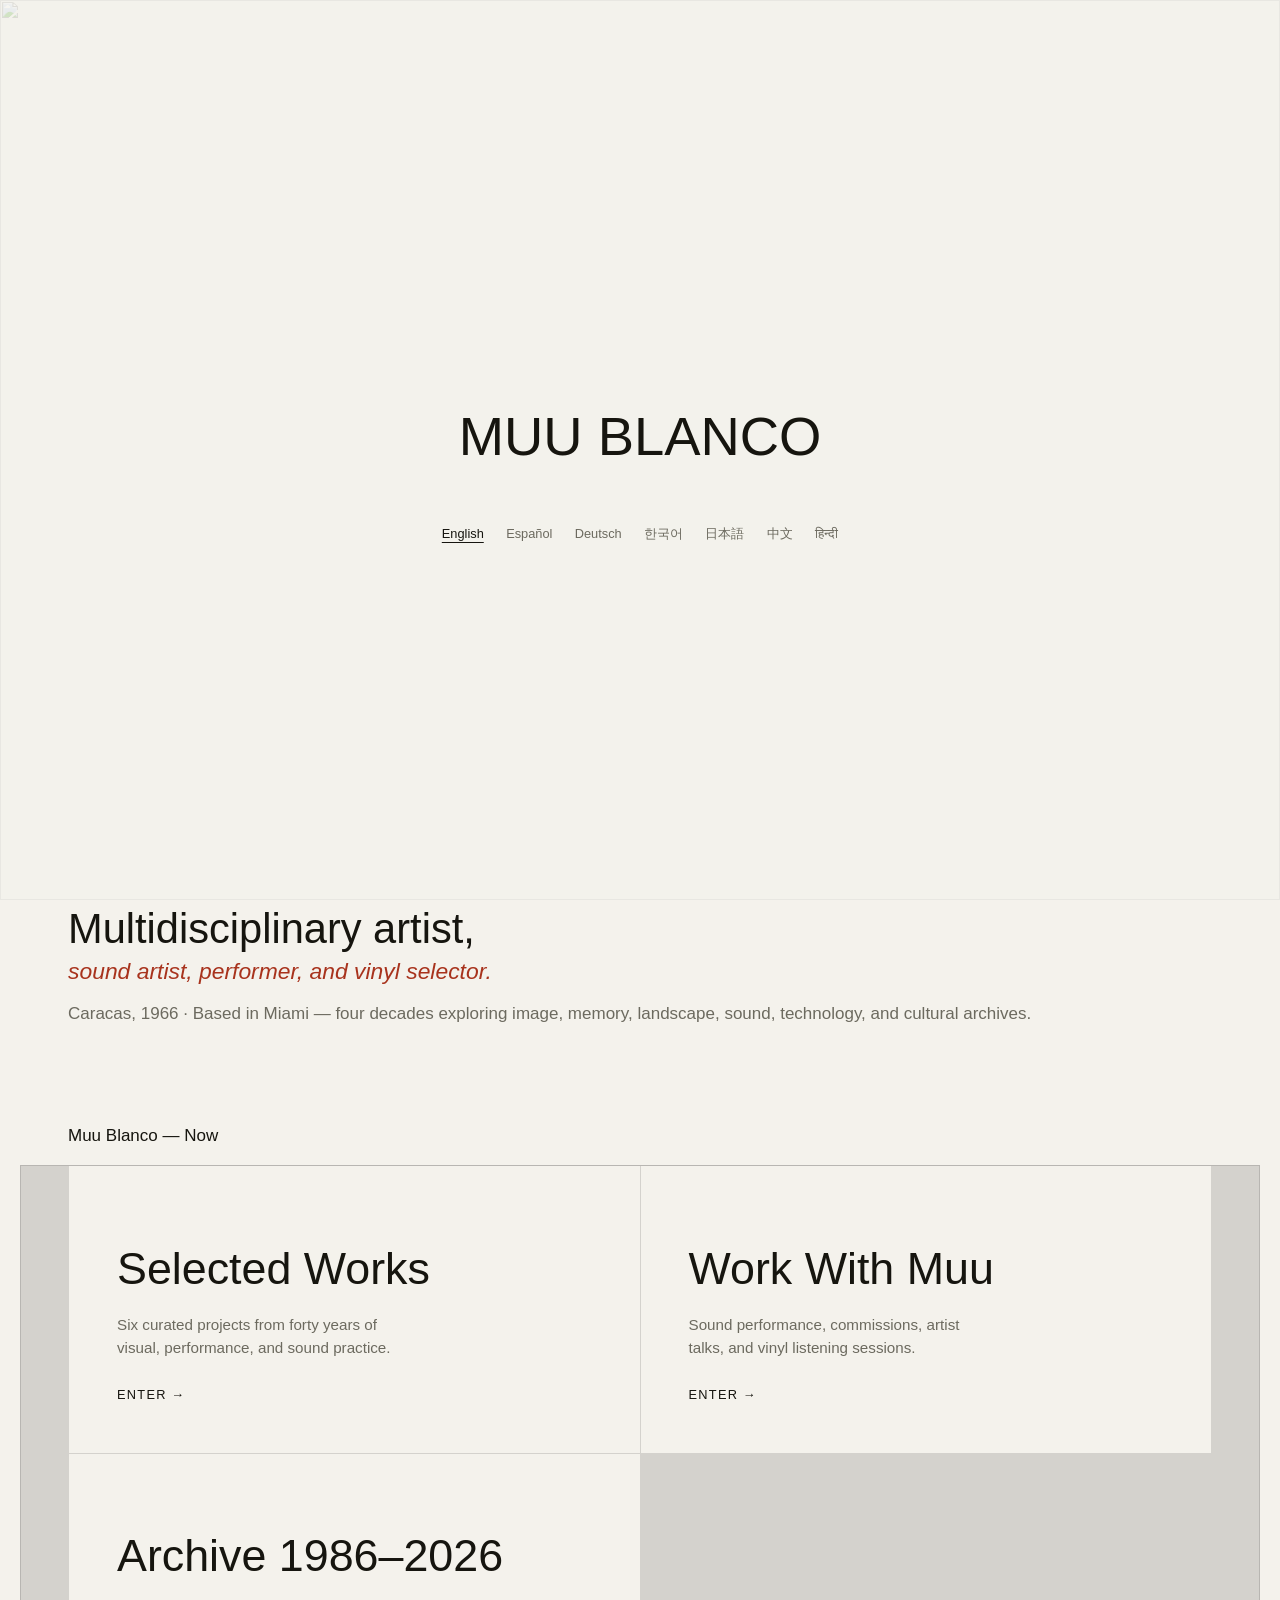
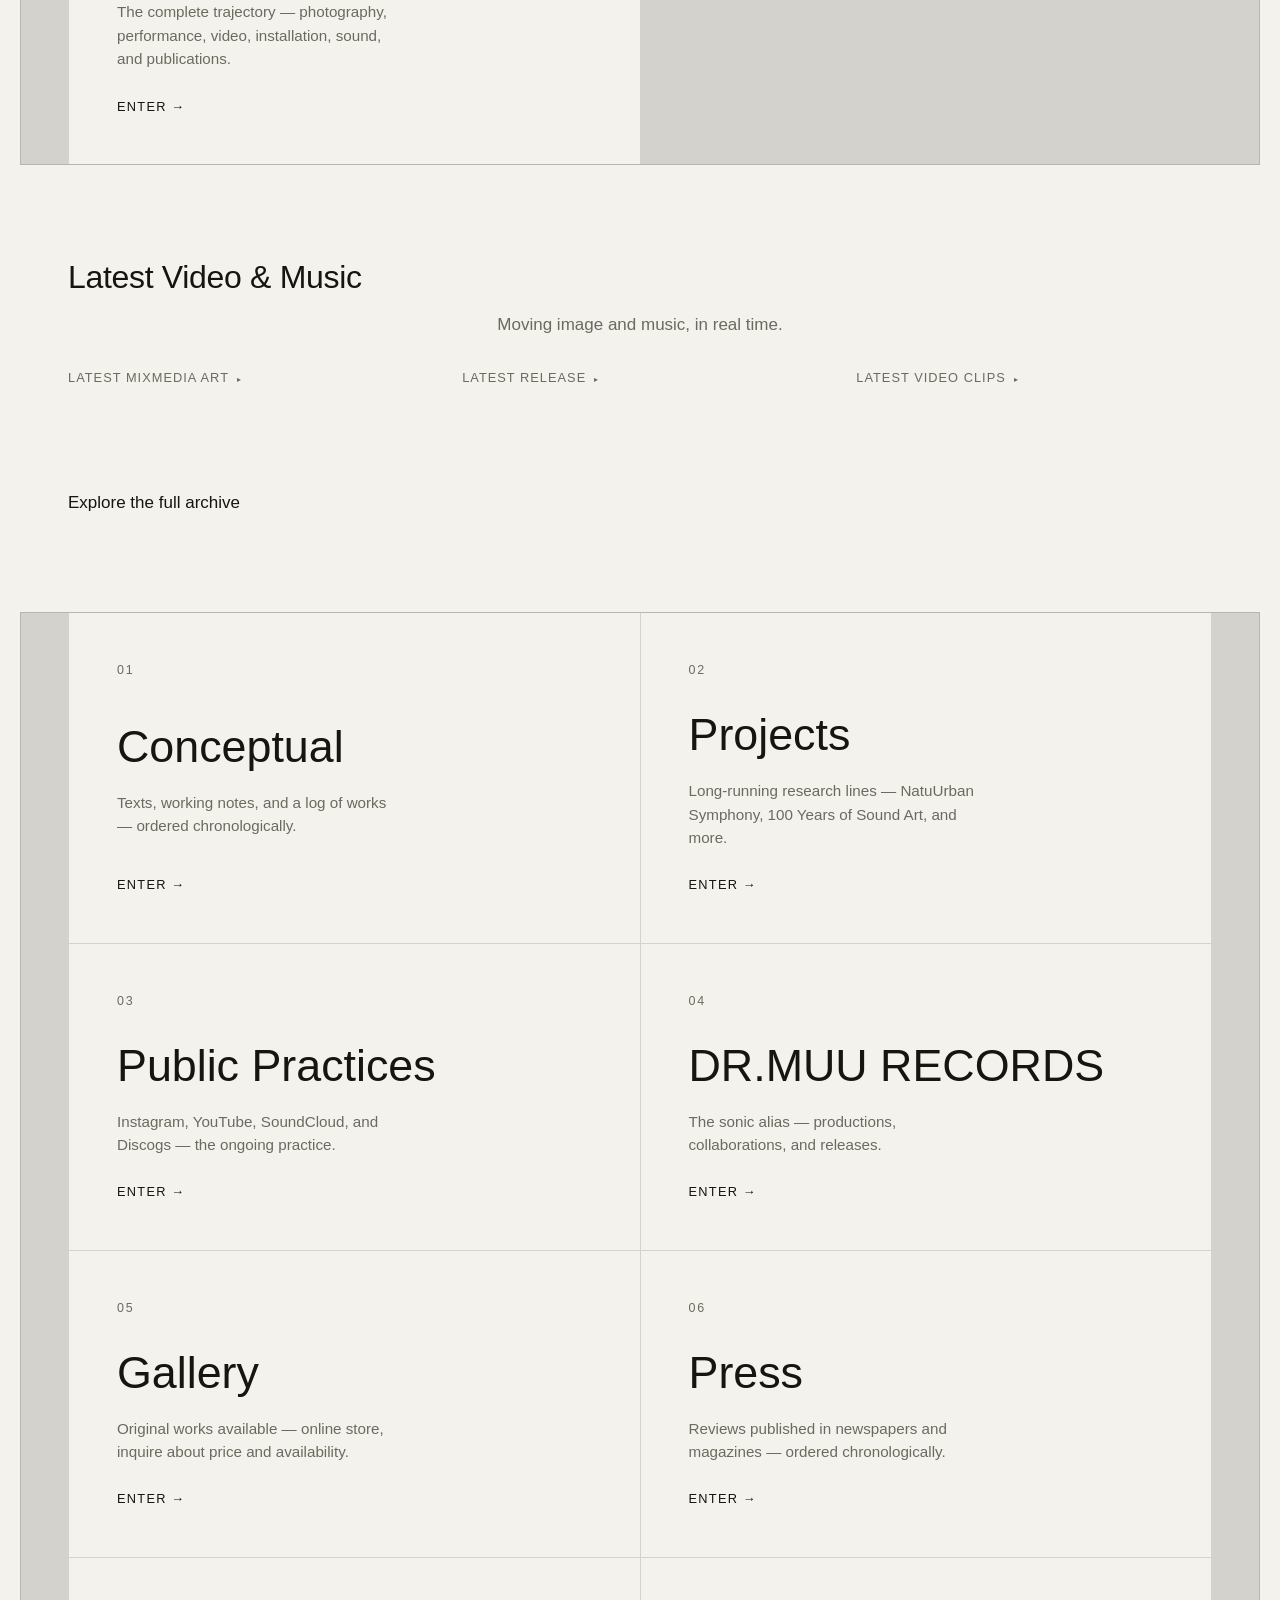
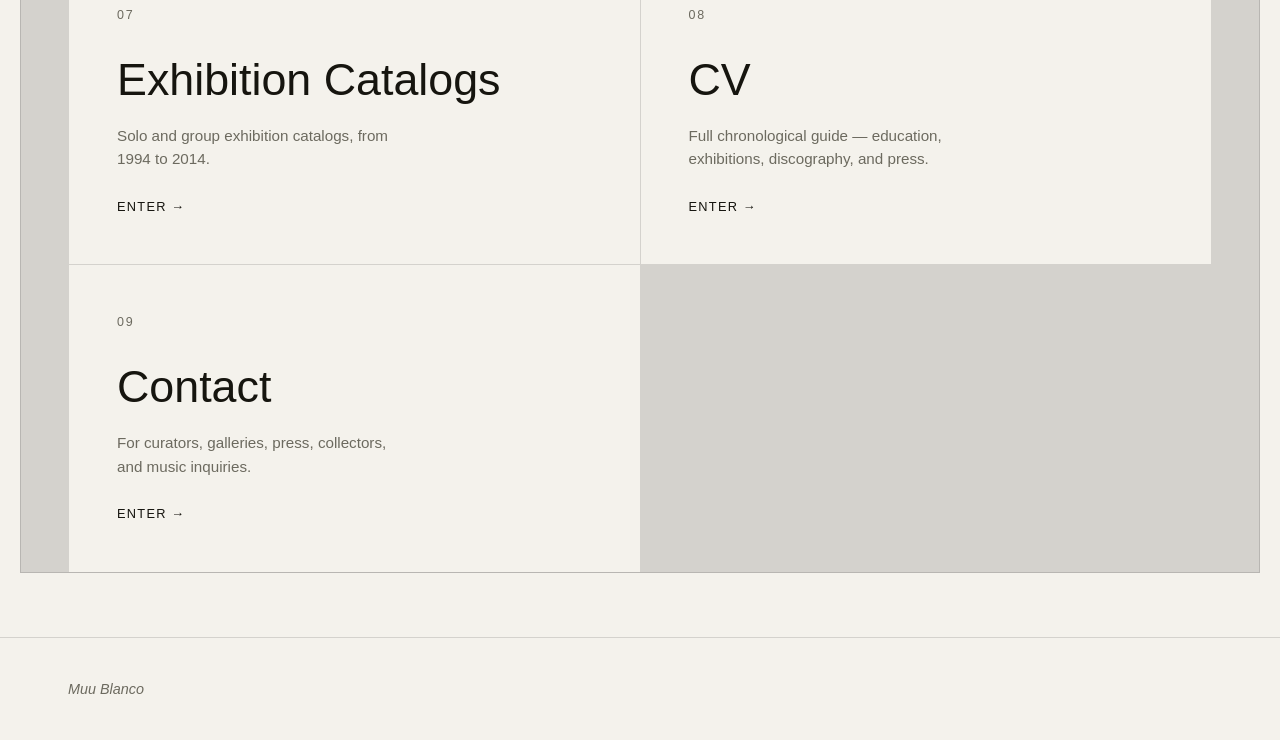
==== index.html @ 0c748c76 "Carrusel del intro: agregar 2 imágenes nuevas más" ====
<!DOCTYPE html>
<html lang="en">
<head>
<meta charset="UTF-8" />
<meta name="viewport" content="width=device-width, initial-scale=1.0" />
<title>Muu Blanco</title>
<meta name="description" content="Muu Blanco — Artista Multidisciplinario. Arte conceptual, práctica pública y música bajo el alias Dr.Muusica." />
<link rel="stylesheet" href="css/styles.css" />
</head>
<body>
<!-- ===== INTRO (full screen) ===== -->
<div class="intro" id="intro" role="dialog" aria-label="Introducción">
<div class="intro__carousel" id="introCarousel" aria-hidden="true">
<img src="https://lh3.googleusercontent.com/d/1o0wU8wZchkYWLK84KwlcDJh9GMbeUGgP=w2000" alt="" class="is-active" loading="eager" referrerpolicy="no-referrer">
<img src="https://lh3.googleusercontent.com/d/1sO13RRRjh5J-Apy-FfFzStylbOpY_sHK=w2000" alt="" loading="lazy" referrerpolicy="no-referrer">
<img src="https://lh3.googleusercontent.com/d/16yE99tNlS46oMnHwlB27Qc5xVuT-t60P=w2000" alt="" loading="lazy" referrerpolicy="no-referrer">
</div>
<div class="intro__scrim"></div>
<div class="intro__inner">
<p class="intro__lead" id="introEnter" role="button" tabindex="0">MUU BLANCO</p>
<div class="lang-switch lang-switch--intro" id="langSwitchIntro"></div>
</div>
</div>

<!-- ===== HEADER ===== -->
<header class="site-header">
<div class="site-header__inner">
<a href="index.html" class="brand"><em>Muu Blanco</em></a>
<div class="lang-switch" id="langSwitch"></div>
<button class="nav-toggle" id="navToggle" aria-label="Menu" aria-expanded="false" data-i18n="common.menu">Menu</button>
<nav class="site-nav" id="siteNav">
<a href="index.html#ahora" data-i18n="common.nav.ahora">Muu Blanco — Ahora</a>
<a href="conceptual.html" data-i18n="common.nav.conceptual">Conceptual</a>
<a href="proyectos.html" data-i18n="common.nav.proyectos">Proyectos</a>
<a href="selected-works.html" data-i18n="common.nav.selectedworks">Selected Works</a>
<a href="practicas-publicas.html" data-i18n="common.nav.practicas">Prácticas Públicas</a>
<a href="dr-musica.html" data-i18n="common.nav.drmusica">DR.MUU RECORDS</a>
<a href="prensa.html" data-i18n="common.nav.prensa">Prensa</a>
<a href="exposiciones.html" data-i18n="common.nav.exposiciones">Catálogos Exposiciones</a>
<a href="cv.html" data-i18n="common.nav.cv">CV</a>
<a href="store.html" data-i18n="common.nav.galeria">Galería</a>
<a href="about.html" data-i18n="common.nav.about">About</a>
<a href="work-with-muu.html" data-i18n="common.nav.workwithmuu">Work With Muu</a>
<a href="contacto.html" data-i18n="common.nav.contacto">Contacto</a>
</nav>
</div>
</header>

<main id="home">
<!-- ===== HERO ===== -->
<section class="hero">
<figure class="hero__figure">
<img id="heroGif" src="https://lh3.googleusercontent.com/d/1-vi6VT9RZ9Yu09rvjwrsIhjIvSayrWtf=w1600" data-i18n-attr="alt:index.hero.alt" alt="Muu Blanco — Retrato, Miami, 2026" loading="lazy" referrerpolicy="no-referrer" />
</figure>
</section>

<p class="hero__needs">
<span data-i18n="index.hero.needs">Artista multidisciplinario,</span>
<span class="accent" data-i18n="index.hero.accent">artista sonoro, performer y selector de vinilos.</span>
</p>
<p class="hero__sub" data-i18n="index.hero.sub">Caracas, 1966 · Radicado en Miami — cuatro décadas explorando la imagen, la memoria, el paisaje, el sonido, la tecnología y los archivos culturales.</p>

<!-- ===== FEATURED ===== -->
<p id="ahora" class="eyebrow" style="max-width:var(--wrap); margin:clamp(3rem,8vw,6rem) auto 0; padding:0 var(--gutter);" data-i18n="index.featured.eyebrow">Muu Blanco — Ahora</p>
<nav class="index-grid" aria-label="Destacados" style="margin-top:1rem;">
<a class="tile" href="selected-works.html">
<span>
<span class="tile__title display" data-i18n="common.nav.selectedworks">Selected Works</span>
<span class="tile__desc" data-i18n="index.featured.selectedworks">Seis proyectos curados de cuarenta años de práctica visual, performática y sonora.</span>
</span>
<span class="tile__go" data-i18n="common.enter">Entrar →</span>
</a>
<a class="tile" href="work-with-muu.html">
<span>
<span class="tile__title display" data-i18n="common.nav.workwithmuu">Work With Muu</span>
<span class="tile__desc" data-i18n="index.featured.workwithmuu">Performance sonoro, comisiones, artist talks y sesiones de escucha en vinilo.</span>
</span>
<span class="tile__go" data-i18n="common.enter">Entrar →</span>
</a>
<a class="tile" href="proyectos.html">
<span>
<span class="tile__title display" data-i18n="index.featured.archiveTitle">Archivo 1986–2026</span>
<span class="tile__desc" data-i18n="index.featured.archiveDesc">La trayectoria completa — fotografía, performance, video, instalación, sonido y publicaciones.</span>
</span>
<span class="tile__go" data-i18n="common.enter">Entrar →</span>
</a>
</nav>

<!-- ===== NOW ===== -->
<section style="max-width:var(--wrap); margin:clamp(3rem,8vw,6rem) auto 0; padding:0 var(--gutter);">
<h2 class="display" style="font-size:clamp(1.4rem,3.5vw,2rem); margin-bottom:.3rem;" data-i18n="index.now.title">Video y Música Recientes</h2>
<p class="muted" style="margin-bottom:1.6rem;" data-i18n="index.now.lead">Imagen en movimiento y música, en tiempo real.</p>
<div style="display:grid; grid-template-columns:repeat(auto-fit, minmax(280px, 1fr)); gap:clamp(1.4rem,3vw,2.4rem);">
<div>
<p class="biblio-entry__date video-toggle" data-i18n="index.now.mixmediaLabel">Última Obra MixMedia</p>
<div class="video-toggle-content">
<div class="video-embed" style="margin-top:.6rem;">
<iframe src="https://www.youtube.com/embed/videoseries?list=PLCBSsFi_NhXk" title="Muu Blanco — Latest MixMedia Art" loading="lazy" allowfullscreen></iframe>
</div>
</div>
</div>
<div>
<p class="biblio-entry__date video-toggle" data-i18n="drmusica.h2.noticias">Último Lanzamiento</p>
<div class="video-toggle-content">
<div style="margin-top:.6rem; border:1px solid var(--line-soft); border-radius:12px; overflow:hidden;">
<iframe src="https://open.spotify.com/embed/playlist/6BK30R7kkJAXvrd6No7TPg?utm_source=generator" title="Muu Blanco — Latest Releases" width="100%" height="352" style="display:block;" frameborder="0" allow="autoplay; clipboard-write; encrypted-media; fullscreen; picture-in-picture" loading="lazy"></iframe>
</div>
</div>
</div>
<div>
<p class="biblio-entry__date video-toggle" data-i18n="index.now.videoLabel">Últimos Videoclips</p>
<div class="video-toggle-content">
<div class="video-embed" style="margin-top:.6rem;">
<iframe src="https://www.youtube.com/embed/videoseries?list=PLfZaJDAksGfM" title="Muu Blanco — Latest Video Clips" loading="lazy" allowfullscreen></iframe>
</div>
</div>
</div>
</div>
</section>

<!-- ===== SECTIONS ===== -->
<p class="eyebrow" style="max-width:var(--wrap); margin:clamp(3rem,8vw,6rem) auto 0; padding:0 var(--gutter);" data-i18n="index.sections.eyebrow">Explorar el archivo completo</p>
<nav class="index-grid" aria-label="Secciones">
<a class="tile" href="conceptual.html">
<span class="tile__num">01</span>
<span>
<span class="tile__title display" data-i18n="common.nav.conceptual">Conceptual</span>
<span class="tile__desc" data-i18n="index.tiles.conceptual">Textos, notas de trabajo y bitácora de piezas — ordenados cronológicamente.</span>
</span>
<span class="tile__go" data-i18n="common.enter">Entrar →</span>
</a>
<a class="tile" href="proyectos.html">
<span class="tile__num">02</span>
<span>
<span class="tile__title display" data-i18n="common.nav.proyectos">Proyectos</span>
<span class="tile__desc" data-i18n="index.tiles.proyectos">Líneas de investigación de largo aliento — NatuUrban Symphony, 100 Years of Sound Art y más.</span>
</span>
<span class="tile__go" data-i18n="common.enter">Entrar →</span>
</a>
<a class="tile" href="practicas-publicas.html">
<span class="tile__num">03</span>
<span>
<span class="tile__title display" data-i18n="common.nav.practicas">Prácticas Públicas</span>
<span class="tile__desc" data-i18n="index.tiles.practicas">Instagram, YouTube, SoundCloud y Discogs — la práctica en curso.</span>
</span>
<span class="tile__go" data-i18n="common.enter">Entrar →</span>
</a>
<a class="tile" href="dr-musica.html">
<span class="tile__num">04</span>
<span>
<span class="tile__title display" data-i18n="common.nav.drmusica">DR.MUU RECORDS</span>
<span class="tile__desc" data-i18n="index.tiles.drmusica">El alias sonoro — producciones, colaboraciones y lanzamientos.</span>
</span>
<span class="tile__go" data-i18n="common.enter">Entrar →</span>
</a>
<a class="tile" href="store.html">
<span class="tile__num">05</span>
<span>
<span class="tile__title display" data-i18n="common.nav.galeria">Galería</span>
<span class="tile__desc" data-i18n="index.tiles.galeria">Obra original disponible — tienda virtual, consulta precio y disponibilidad.</span>
</span>
<span class="tile__go" data-i18n="common.enter">Entrar →</span>
</a>
<a class="tile" href="prensa.html">
<span class="tile__num">06</span>
<span>
<span class="tile__title display" data-i18n="common.nav.prensa">Prensa</span>
<span class="tile__desc" data-i18n="index.tiles.prensa">Reseñas publicadas en periódicos y revistas — ordenadas cronológicamente.</span>
</span>
<span class="tile__go" data-i18n="common.enter">Entrar →</span>
</a>
<a class="tile" href="exposiciones.html">
<span class="tile__num">07</span>
<span>
<span class="tile__title display" data-i18n="common.nav.exposiciones">Catálogos Exposiciones</span>
<span class="tile__desc" data-i18n="index.tiles.exposiciones">Catálogos de exposiciones individuales y colectivas, de 1994 a 2014.</span>
</span>
<span class="tile__go" data-i18n="common.enter">Entrar →</span>
</a>
<a class="tile" href="cv.html">
<span class="tile__num">08</span>
<span>
<span class="tile__title display">CV</span>
<span class="tile__desc" data-i18n="index.tiles.cv">Guía cronológica completa — educación, exposiciones, discografía y prensa.</span>
</span>
<span class="tile__go" data-i18n="common.enter">Entrar →</span>
</a>
<a class="tile" href="contacto.html">
<span class="tile__num">09</span>
<span>
<span class="tile__title display" data-i18n="common.nav.contacto">Contacto</span>
<span class="tile__desc" data-i18n="index.tiles.contacto">Para curadores, galerías, prensa, coleccionistas y consultas de música.</span>
</span>
<span class="tile__go" data-i18n="common.enter">Entrar →</span>
</a>
</nav>
</main>

<footer class="site-footer">
<div class="site-footer__inner">
<span><em>Muu Blanco</em></span>
</div>
</footer>

<script src="js/i18n.js"></script>
<script src="js/main.js"></script>
<script>
(function () {
  function initVideoToggles() {
    document.querySelectorAll(".video-toggle").forEach(function (h) {
      var content = h.nextElementSibling;
      if (!content || !content.classList.contains("video-toggle-content")) return;

      h.querySelectorAll(".gallery-toggle__caret").forEach(function (el) { el.remove(); });
      var caret = document.createElement("span");
      caret.className = "gallery-toggle__caret";
      caret.textContent = "▸";
      h.appendChild(caret);

      if (h.dataset.toggleBound) return;
      h.dataset.toggleBound = "true";
      content.classList.add("is-collapsed");
      h.setAttribute("role", "button");
      h.setAttribute("tabindex", "0");
      h.setAttribute("aria-expanded", "false");
      function toggle() {
        var willOpen = content.classList.contains("is-collapsed");
        content.classList.toggle("is-collapsed");
        h.classList.toggle("is-open", willOpen);
        h.setAttribute("aria-expanded", willOpen ? "true" : "false");
      }
      h.addEventListener("click", toggle);
      h.addEventListener("keydown", function (e) {
        if (e.key === "Enter" || e.key === " ") { e.preventDefault(); toggle(); }
      });
    });
  }
  initVideoToggles();
  document.addEventListener("langchange", initVideoToggles);
})();
</script>
<script data-goatcounter="https://muublanco.goatcounter.com/count" async src="//gc.zgo.at/count.js"></script>
</body>
</html>
---- css/styles.css ----
/* ============================================================
   Muu Blanco — stylesheet (gallery / editorial, light)
   Aesthetic reference: tremainecollection.org
   ============================================================ */
:root {
  --paper: #f4f2ec;      /* warm bone */
  --paper-2: #ffffff;
  --ink: #16150f;        /* near black */
  --muted: #6c6a5f;
  --line: rgba(20,19,15,.14);
  --line-soft: rgba(20,19,15,.08);
  --accent: #a8331d;     /* terracotta, used sparingly */
  --green: #2f6f4d;      /* hover accent for interactive elements */
  --wrap: 1240px;
  --gutter: clamp(1.25rem, 4vw, 3rem);
  --font: "Helvetica Neue", Helvetica, Arial, sans-serif;
  --display: "Helvetica Neue", Helvetica, Arial, sans-serif;
}

* { box-sizing: border-box; }
html { -webkit-text-size-adjust: 100%; }
body {
  margin: 0;
  font-family: var(--font);
  background: var(--paper);
  color: var(--ink);
  line-height: 1.55;
  font-size: 17px;
  -webkit-font-smoothing: antialiased;
}
img { max-width: 100%; display: block; }
a { color: inherit; text-decoration: none; }
a:hover { color: var(--green); }
::selection { background: var(--accent); color: #fff; }

h1, h2, h3 { font-weight: 500; line-height: 1.05; margin: 0; letter-spacing: -.01em; }
.display { font-family: var(--display); font-weight: 400; }

/* ===== Header / Nav ===== */
.site-header {
  position: sticky; top: 0; z-index: 40;
  background: color-mix(in srgb, var(--paper) 88%, transparent);
  backdrop-filter: blur(8px);
  border-bottom: 1px solid var(--line-soft);
}
.site-header__inner {
  max-width: var(--wrap); margin: 0 auto; padding: 1.1rem var(--gutter);
  display: flex; flex-wrap: wrap; align-items: baseline; justify-content: space-between; gap: .6rem 1rem;
}
.brand { font-family: var(--display); font-size: 1.35rem; letter-spacing: -.02em; }
.brand em { font-style: italic; }
.site-nav { display: flex; gap: 1.8rem; }
.lang-switch { display: flex; flex-wrap: wrap; flex-shrink: 0; gap: .6rem; font-size: .72rem; letter-spacing: .06em; }
.lang-switch button { background: none; border: 0; cursor: pointer; color: var(--muted); font: inherit; padding: .15rem .2rem; white-space: nowrap; }
.lang-switch button:hover { color: var(--green); }
.lang-switch button[aria-current="true"] { color: var(--ink); text-decoration: underline; text-underline-offset: 4px; }
.lang-switch--intro { justify-content: center; gap: 1rem; margin-top: 1.6rem; font-size: .8rem; }
.site-nav a { color: var(--muted); font-size: .82rem; letter-spacing: .08em; text-transform: uppercase; transition: color .18s; }
.site-nav a:hover { color: var(--green); }
.site-nav a[aria-current="page"] { color: var(--ink); text-decoration: underline; text-underline-offset: 5px; }
.nav-toggle { display: none; background: none; border: 0; font-size: .8rem; letter-spacing: .1em; text-transform: uppercase; cursor: pointer; color: var(--ink); }

/* ===== Intro overlay ===== */
.intro {
  position: fixed; inset: 0; z-index: 100;
  background: var(--paper);
  display: grid; place-items: center; text-align: center;
  padding: var(--gutter);
  transition: opacity .6s ease, visibility .6s ease;
}
.intro.is-hidden { opacity: 0; visibility: hidden; pointer-events: none; }
.intro__carousel { position: absolute; inset: 0; overflow: hidden; z-index: 0; }
.intro__carousel img { position: absolute; inset: 0; width: 100%; height: 100%; object-fit: cover; opacity: 0; transition: opacity 1.6s ease; }
.intro__carousel img.is-active { opacity: 1; }
.intro__scrim { position: absolute; inset: 0; background: color-mix(in srgb, var(--paper) 78%, transparent); z-index: 1; }
.intro__inner { position: relative; z-index: 2; max-width: 900px; }
.intro__brand { font-family: var(--display); font-size: 1.1rem; color: var(--muted); margin-bottom: 2.5rem; }
.intro__lead { font-family: var(--display); font-size: clamp(1.8rem, 5vw, 3.4rem); line-height: 1.08; cursor: pointer; }

/* ===== Buttons / links ===== */
.btn {
  display: inline-block; cursor: pointer; border: 1px solid var(--ink);
  background: var(--ink); color: var(--paper);
  font: 500 .9rem/1 var(--font); letter-spacing: .04em;
  padding: .85rem 1.6rem; border-radius: 2px;
  transition: background .18s, color .18s;
}
.btn:hover { background: transparent; color: var(--green); border-color: var(--green); }
.btn--ghost { background: transparent; color: var(--ink); }
.btn--ghost:hover { background: var(--green); border-color: var(--green); color: var(--paper); }
.link-underline { border-bottom: 1px solid currentColor; padding-bottom: 1px; }

/* ===== Home hero (GIF) ===== */
.hero {
  max-width: var(--wrap); margin: 0 auto; padding: clamp(2.5rem, 6vw, 5rem) var(--gutter) 2rem;
}
.hero__figure {
  aspect-ratio: 16 / 9; background: #e7e4db; border: 1px solid var(--line-soft);
  overflow: hidden; position: relative; display: grid; place-items: center;
}
.hero__figure img { width: 100%; height: 100%; object-fit: cover; }
.hero__placeholder { color: var(--muted); font-size: .85rem; letter-spacing: .1em; text-transform: uppercase; }
.hero__needs {
  max-width: var(--wrap); margin: 0 auto; padding: 1.5rem var(--gutter) 0;
  font-family: var(--display); font-size: clamp(1.5rem, 4vw, 2.6rem); line-height: 1.12;
}
.hero__needs .accent { display: block; color: var(--accent); font-style: italic; font-size: .55em; margin-top: .3em; }
.hero__sub { max-width: var(--wrap); margin: 1rem auto 0; padding: 0 var(--gutter); color: var(--muted); }

/* ===== Section index (home tiles) ===== */
.index-grid {
  max-width: var(--wrap); margin: clamp(3rem, 8vw, 6rem) auto 0; padding: 0 var(--gutter);
  display: grid; grid-template-columns: repeat(2, 1fr); gap: 1px; background: var(--line);
  border: 1px solid var(--line);
}
.tile {
  background: var(--paper); padding: clamp(1.8rem, 4vw, 3rem);
  min-height: 220px; display: flex; flex-direction: column; justify-content: space-between;
  transition: background .2s;
}
.tile:hover { background: var(--paper-2); }
.tile:hover .tile__title { color: var(--green); }
.tile__num { display: block; font-size: .78rem; letter-spacing: .14em; color: var(--muted); }
.tile__title { display: block; font-family: var(--display); font-size: clamp(1.8rem, 4vw, 2.8rem); margin-top: 1.2rem; }
.tile__desc { display: block; color: var(--muted); margin-top: .6rem; font-size: .95rem; max-width: 34ch; }
.tile__go { display: block; margin-top: 1.6rem; font-size: .8rem; letter-spacing: .1em; text-transform: uppercase; }

/* ===== Page template ===== */
main { min-height: 60vh; }
.page-head { max-width: var(--wrap); margin: 0 auto; padding: clamp(3rem, 8vw, 6rem) var(--gutter) 2rem; }
.page-head .eyebrow { font-size: .8rem; letter-spacing: .14em; text-transform: uppercase; color: var(--muted); }
.page-head h1 { font-family: var(--display); font-size: clamp(2.4rem, 7vw, 5rem); margin-top: .6rem; }
.page-head p { color: var(--muted); max-width: 60ch; margin-top: 1.2rem; font-size: 1.05rem; }
.page-body { max-width: var(--wrap); margin: 0 auto; padding: 1rem var(--gutter) 5rem; }

/* ===== Gallery grid (Art Fair / Archive) ===== */
.gallery { display: grid; grid-template-columns: 1fr; gap: clamp(1.5rem, 4vw, 3rem); }
.work { }
.work__img { background: #e7e4db; border: 1px solid var(--line-soft); }
.work__img img { display: block; width: 100%; height: auto; }
.work__img a { display: block; }
.work__img a:hover img { opacity: .85; }
.work__img:has(a):hover { border-color: var(--green); }
.work__meta { padding-top: .7rem; }
.work__title { font-size: 1rem; }
.work__sub { color: var(--muted); font-size: .88rem; }

.biblio-entry__body .display.has-gallery { cursor: pointer; user-select: none; display: inline-flex; align-items: baseline; gap: .5rem; }
.biblio-entry__body .display.has-gallery:hover { color: var(--green); }
.biblio-entry__body .display.has-gallery .gallery-toggle__count { font-size: .55em; color: var(--muted); font-family: var(--sans, inherit); }
.biblio-entry__body .display.has-gallery .gallery-toggle__caret { font-size: .6em; color: var(--muted); transition: transform .15s ease; }
.biblio-entry__body .display.has-gallery.is-open .gallery-toggle__caret { transform: rotate(90deg); }
.gallery.is-collapsed .work { display: none; }

.video-toggle { cursor: pointer; user-select: none; display: inline-flex; align-items: baseline; gap: .5rem; }
.video-toggle:hover { color: var(--green); }
.video-toggle .gallery-toggle__caret { font-size: .6em; color: var(--muted); transition: transform .15s ease; }
.video-toggle.is-open .gallery-toggle__caret { transform: rotate(90deg); }
.video-toggle-content.is-collapsed { display: none; }

/* ===== Section notes / placeholders ===== */
.section-note { color: var(--muted); margin: 0 0 1.6rem; max-width: 60ch; }
.placeholder-tag { font-size: .74rem; text-transform: uppercase; letter-spacing: .12em; color: var(--muted); margin: 0 0 .4rem; }

/* ===== Media embeds (Multimedia / Dr Música) ===== */
.video-embed { aspect-ratio: 16/9; background: #000; border: 1px solid var(--line-soft); position: relative; }
.video-embed iframe { position: absolute; inset: 0; width: 100%; height: 100%; border: 0; }
.audio-embed { border: 1px solid var(--line-soft); background: #fff; }
.audio-embed iframe { width: 100%; height: 120px; border: 0; display: block; }

/* ===== Prensa ===== */
.press-list { max-width: 78ch; }
.press-entry { display: grid; grid-template-columns: 100px 1fr; gap: 1.4rem; padding: 1.3rem 0; border-bottom: 1px solid var(--line); }
.press-entry:first-of-type { padding-top: 0; }
.press-entry__year { font-family: var(--display); font-size: 1.2rem; color: var(--muted); }
.press-entry__img { display: block; max-width: 260px; margin: 0 0 .8rem; border: 1px solid var(--line-soft); background: #e7e4db; overflow: hidden; transition: border-color .18s; }
.press-entry__img img { width: 100%; display: block; transition: opacity .18s; }
.press-entry__img:hover img { opacity: .85; }
.press-entry__img:hover { border-color: var(--green); }
.press-entry__outlet { font-family: var(--display); font-size: 1.2rem; }
.press-entry__place { color: var(--muted); font-size: .9rem; margin-top: .25rem; }
.press-entry__note { color: var(--ink); font-size: .92rem; margin-top: .3rem; }
@media (max-width: 640px) { .press-entry { grid-template-columns: 1fr; gap: .25rem; } }

/* ===== CV ===== */
.cv-section { margin-top: 3.2rem; }
.cv-section__title { font-family: var(--display); font-size: clamp(1.4rem,3.5vw,2rem); margin-bottom: 1.4rem; }
.cv-year-group { margin-bottom: 1.5rem; }
.cv-year { font-family: var(--display); font-style: italic; font-size: 1.05rem; color: var(--accent); margin: 0 0 .5rem; }
.cv-items { list-style: none; padding: 0; margin: 0; display: grid; gap: .4rem; }
.cv-items li { color: var(--ink); font-size: .95rem; line-height: 1.55; padding-left: 1.1rem; position: relative; }
.cv-items li::before { content: "–"; position: absolute; left: 0; color: var(--muted); }
.cv-note { color: var(--muted); font-size: .9rem; margin: 0 0 1rem; }

/* ===== Bibliography (Conceptual) ===== */
.biblio-entry { display: grid; grid-template-columns: 320px 1fr; gap: clamp(1.4rem, 3vw, 2.4rem); padding: clamp(1.8rem, 4vw, 2.6rem) 0; border-bottom: 1px solid var(--line); }
.biblio-entry:first-of-type { padding-top: 0; }
.biblio-entry__img { aspect-ratio: 4 / 3; background: #e7e4db; border: 1px solid var(--line-soft); overflow: hidden; }
.biblio-entry__img img { width: 100%; height: 100%; object-fit: cover; }
.biblio-entry__date { color: var(--muted); font-size: .8rem; text-transform: uppercase; letter-spacing: .08em; margin: 0 0 .4rem; }
.biblio-entry__medium { color: var(--muted); font-size: .92rem; margin: .3rem 0 .8rem; }
.biblio-entry__body p { margin: 0 0 1rem; line-height: 1.65; }
@media (max-width: 700px) { .biblio-entry { grid-template-columns: 1fr; } }

/* ===== Social cards (Prácticas Públicas) ===== */
.social-grid { display: grid; grid-template-columns: repeat(3, 1fr); gap: 1px; background: var(--line); border: 1px solid var(--line); }
.social-card { background: var(--paper); padding: clamp(1.6rem, 3vw, 2.2rem); display: flex; flex-direction: column; gap: .4rem; transition: background .2s; }
.social-card:hover { background: var(--paper-2); }
.social-card:hover .social-card__label { color: var(--green); }
.social-card__label { font-family: var(--display); font-size: 1.3rem; }
.social-card__handle { color: var(--muted); font-size: .85rem; }
@media (max-width: 860px) { .social-grid { grid-template-columns: repeat(2, 1fr); } }
@media (max-width: 560px) { .social-grid { grid-template-columns: 1fr; } }

/* ===== Galería (Store) — open call panel reused for empty state ===== */
.open-call { border: 1px dashed var(--line); background: rgba(20,19,15,.02); padding: clamp(1.5rem, 4vw, 2.6rem); }
.open-call__status { font-family: var(--display); font-size: clamp(1.2rem, 3vw, 1.7rem); color: var(--accent); margin: 0 0 .6rem; }
.open-call__text { color: var(--muted); max-width: 58ch; margin: 0 0 1.5rem; line-height: 1.6; }
.open-call__text code { background: rgba(0,0,0,.06); padding: .1rem .35rem; border-radius: 3px; }

/* ===== Art Fair (from Google Sheet) ===== */
.artfair-note { color: var(--muted); font-size: .9rem; border: 1px dashed var(--line); background: rgba(20,19,15,.02); padding: .8rem 1rem; margin: 0 0 2.2rem; }
.artfair-grid { display: grid; grid-template-columns: repeat(3, 1fr); gap: clamp(1.4rem, 3vw, 2.4rem); }
.art-card__img { position: relative; aspect-ratio: 4 / 5; background: #e7e4db; border: 1px solid var(--line-soft); overflow: hidden; display: grid; place-items: center; }
.art-card__img img { position: absolute; inset: 0; width: 100%; height: 100%; object-fit: cover; }
.art-card__ph { display: none; color: var(--muted); font-size: .74rem; letter-spacing: .08em; text-transform: uppercase; text-align: center; padding: 1rem; }
.art-card__img.is-empty .art-card__ph { display: block; }
.art-card__body { padding-top: .85rem; }
.art-card__name { font-family: var(--display); font-size: 1.25rem; }
.art-card__meta { display: flex; flex-wrap: wrap; align-items: center; gap: .55rem; color: var(--muted); font-size: .88rem; margin-top: .25rem; }
.art-card__meta a { color: var(--ink); border-bottom: 1px solid currentColor; padding-bottom: 1px; }
.art-card__meta a:hover { color: var(--green); }
.badge { font-size: .68rem; letter-spacing: .06em; text-transform: uppercase; border: 1px solid var(--line); padding: .12rem .5rem; border-radius: 999px; color: var(--muted); }
@media (max-width: 860px) { .artfair-grid { grid-template-columns: repeat(2, 1fr); } }
@media (max-width: 560px) { .artfair-grid { grid-template-columns: 1fr; } }

.book-card { display: block; text-decoration: none; color: inherit; }
.book-card .art-card__img { transition: border-color .18s; }
.book-card:hover .art-card__img { border-color: var(--green); }
.book-card:hover .art-card__name { color: var(--green); }

/* Art card as a clickable button */
.art-card { display: block; width: 100%; margin: 0; padding: 0; text-align: left; background: none; border: 0; font: inherit; color: inherit; cursor: pointer; }
.art-card .art-card__img { transition: border-color .18s; }
.art-card:hover .art-card__img { border-color: var(--green); }
.art-card:hover .art-card__name { color: var(--green); }
.art-card__body { display: block; padding-top: .85rem; }
.art-card__name { display: block; font-family: var(--display); font-size: 1.25rem; }
.art-card__meta { display: flex; flex-wrap: wrap; gap: .5rem; align-items: center; color: var(--muted); font-size: .86rem; margin-top: .25rem; }
.art-card__count { position: absolute; bottom: .55rem; right: .55rem; background: rgba(20,19,15,.78); color: #fff; font-size: .68rem; letter-spacing: .04em; padding: .18rem .55rem; border-radius: 999px; }

/* ===== Artwork detail screen ===== */
.detail { position: fixed; inset: 0; z-index: 130; display: none; background: rgba(20,19,15,.9); overflow: auto; }
.detail.is-open { display: block; }
.detail__box { position: relative; min-height: 100%; max-width: 1120px; margin: 0 auto; background: var(--paper); display: grid; grid-template-columns: 1.35fr 1fr; }
.detail__close { position: fixed; top: 1rem; right: 1.1rem; z-index: 3; width: 2.5rem; height: 2.5rem; border-radius: 50%; border: 1px solid var(--line); background: var(--paper); font-size: 1.5rem; line-height: 1; cursor: pointer; color: var(--ink); }
.detail__close:hover { background: var(--ink); color: var(--paper); }
.detail__media { background: #efece4; display: grid; place-items: center; padding: clamp(1.2rem, 3vw, 2.5rem); min-height: 60vh; }
.carousel { position: relative; width: 100%; display: grid; place-items: center; }
.carousel__img { max-width: 100%; max-height: 80vh; object-fit: contain; display: block; }
.carousel__ph { display: none; place-items: center; color: var(--muted); font-size: .8rem; letter-spacing: .08em; text-transform: uppercase; text-align: center; aspect-ratio: 4/5; width: 70%; background: #e3dfd6; border: 1px solid var(--line-soft); }
.carousel__nav { position: absolute; top: 50%; transform: translateY(-50%); width: 2.7rem; height: 2.7rem; border-radius: 50%; border: 1px solid var(--line); background: rgba(255,255,255,.85); font-size: 1.4rem; line-height: 1; cursor: pointer; color: var(--ink); }
.carousel__nav:hover { background: #fff; color: var(--green); }
.carousel__prev { left: .2rem; } .carousel__next { right: .2rem; }
.carousel__dots { position: absolute; bottom: -1.4rem; left: 0; right: 0; display: flex; gap: .45rem; justify-content: center; }
.carousel__dots button { width: 8px; height: 8px; padding: 0; border-radius: 50%; border: 0; background: rgba(20,19,15,.25); cursor: pointer; }
.carousel__dots button[aria-current="true"] { background: var(--ink); }
.detail__info { padding: clamp(2rem, 4vw, 3.5rem); }
.detail__name { font-family: var(--display); font-size: clamp(1.9rem, 4vw, 2.8rem); }
.detail__meta { display: flex; flex-wrap: wrap; gap: .6rem; align-items: center; color: var(--muted); margin: .7rem 0 1.6rem; }
.detail__meta a { color: var(--ink); border-bottom: 1px solid currentColor; padding-bottom: 1px; }
.detail__meta a:hover { color: var(--green); }
.detail__bio { color: var(--ink); font-size: 1rem; line-height: 1.7; margin: 0 0 1.4rem; max-width: 52ch; }
.detail__bio a { color: var(--accent); border-bottom: 1px solid currentColor; white-space: nowrap; }
.detail__bio a:hover { color: var(--green); }
/* ===== About / prose ===== */
.page-head .lead-strong { font-family: var(--display); font-size: clamp(1.35rem, 3vw, 2rem); line-height: 1.25; color: var(--ink); max-width: 32ch; margin-top: 1.2rem; }
.prose { max-width: 68ch; }
.prose h2 { font-family: var(--display); font-size: clamp(1.4rem, 3.5vw, 2rem); margin: 2.6rem 0 .7rem; }
.prose p { margin: 0 0 1rem; line-height: 1.7; }
.prose a { color: var(--ink); border-bottom: 1px solid currentColor; padding-bottom: 1px; }
.prose a:hover { color: var(--green); }
.about-facts { list-style: none; padding: 0; margin: 1.3rem 0; display: grid; gap: .4rem; }
.about-facts li { display: flex; flex-wrap: wrap; gap: .2rem 1rem; padding: .8rem 0; border-bottom: 1px solid var(--line-soft); }
.about-facts span { color: var(--muted); min-width: 92px; font-size: .78rem; text-transform: uppercase; letter-spacing: .07em; padding-top: .15rem; }
.about-facts strong { font-weight: 500; }
.prose-close { font-family: var(--display); font-style: italic; font-size: clamp(1.2rem, 2.6vw, 1.55rem); line-height: 1.35; color: var(--accent); margin-top: 2.6rem; }

.detail__bio { color: var(--ink); line-height: 1.65; }
.detail__bio p { margin: 0 0 .85rem; }
.detail__bio p:last-child { margin-bottom: 0; }
.detail__link { margin: .8rem 0 0; color: var(--muted); font-size: .95rem; }
.detail__link a { color: var(--ink); border-bottom: 1px solid currentColor; }
.detail__link a:hover { color: var(--green); }
@media (max-width: 800px) {
  .detail__box { grid-template-columns: 1fr; }
  .detail__media { min-height: 46vh; }
  .carousel__img { max-height: 62vh; }
}

.muted { color: var(--muted); text-align: center; }

/* ===== Footer ===== */
.site-footer { border-top: 1px solid var(--line); margin-top: 4rem; }
.site-footer__inner { max-width: var(--wrap); margin: 0 auto; padding: 2.5rem var(--gutter); display: flex; justify-content: space-between; flex-wrap: wrap; gap: 1rem; color: var(--muted); font-size: .9rem; }

/* ===== Responsive ===== */
@media (max-width: 860px) {
  .index-grid { grid-template-columns: 1fr; }
}
@media (max-width: 640px) {
  .nav-toggle { display: block; }
  .site-nav { display: none; position: absolute; top: 100%; left: 0; right: 0; flex-direction: column; gap: 0; background: var(--paper); border-bottom: 1px solid var(--line); }
  .site-nav.is-open { display: flex; }
  .site-nav a { padding: 1rem var(--gutter); border-top: 1px solid var(--line-soft); }
}
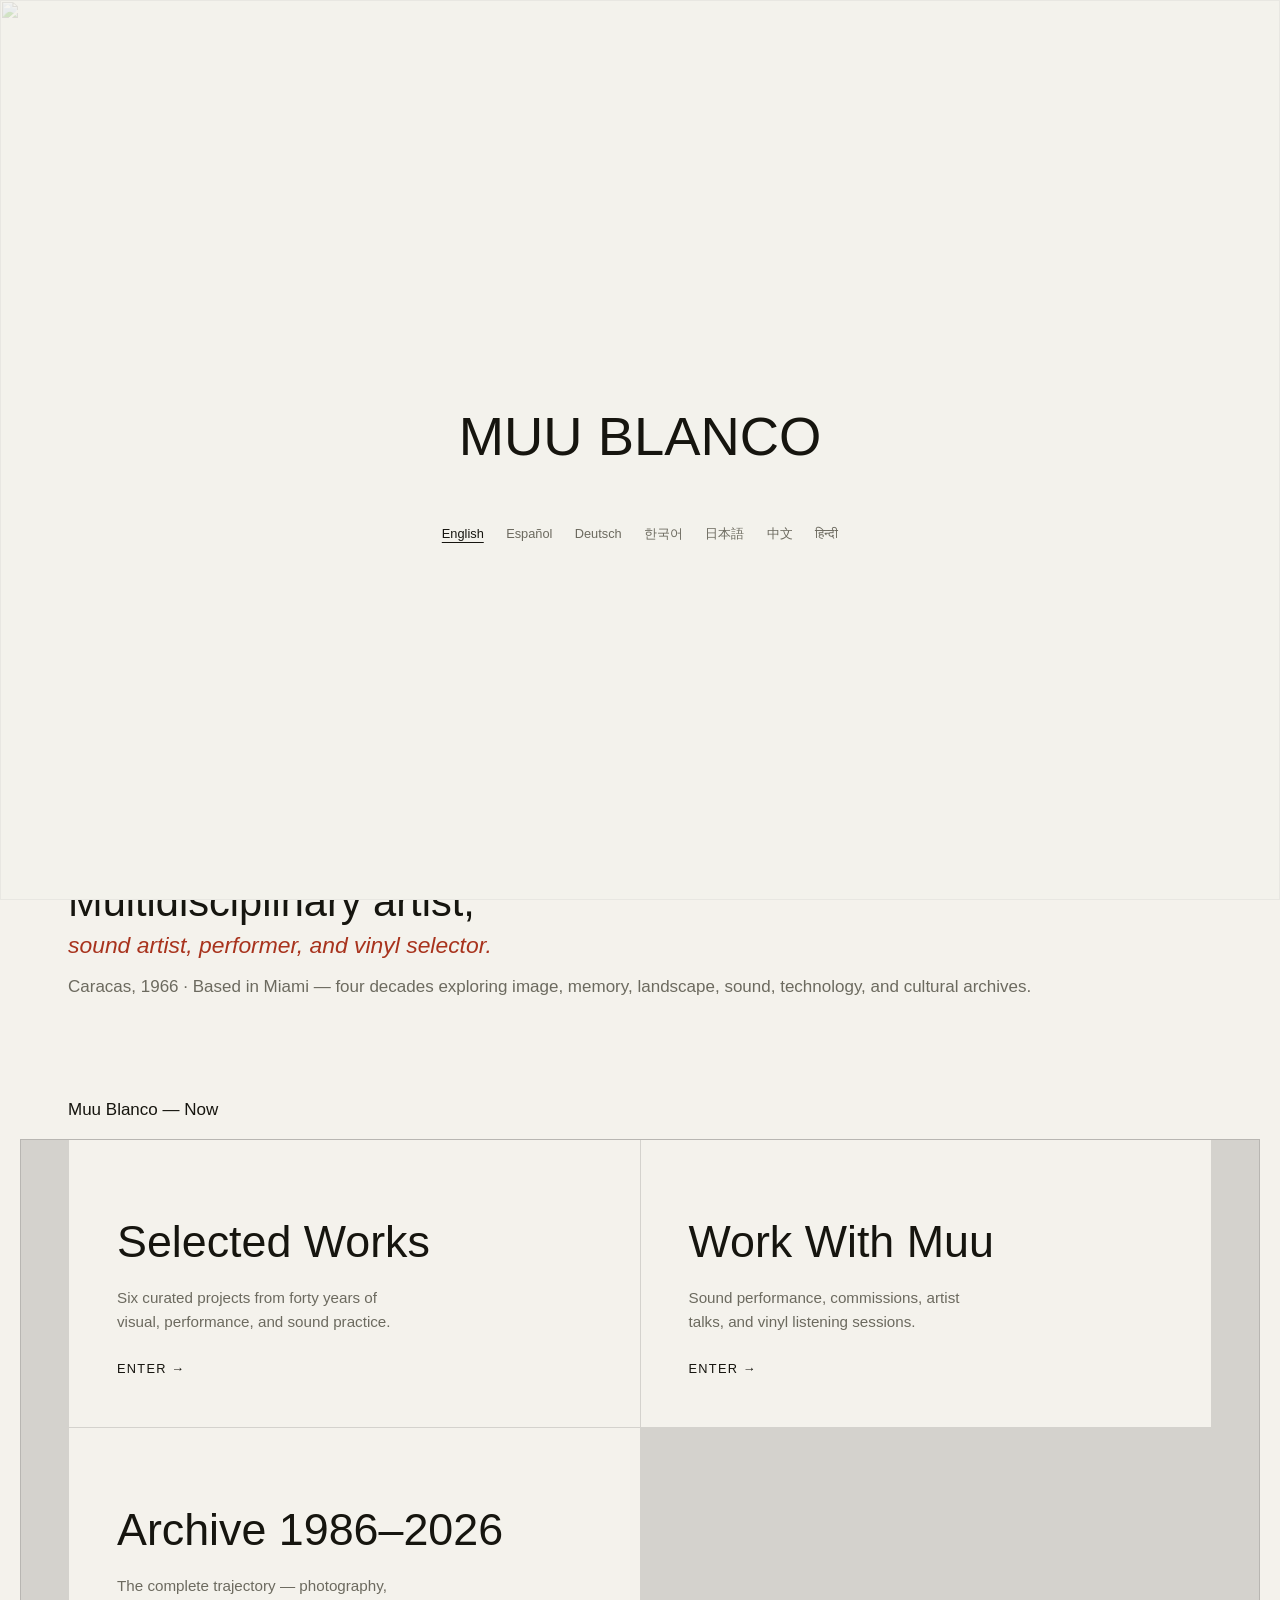
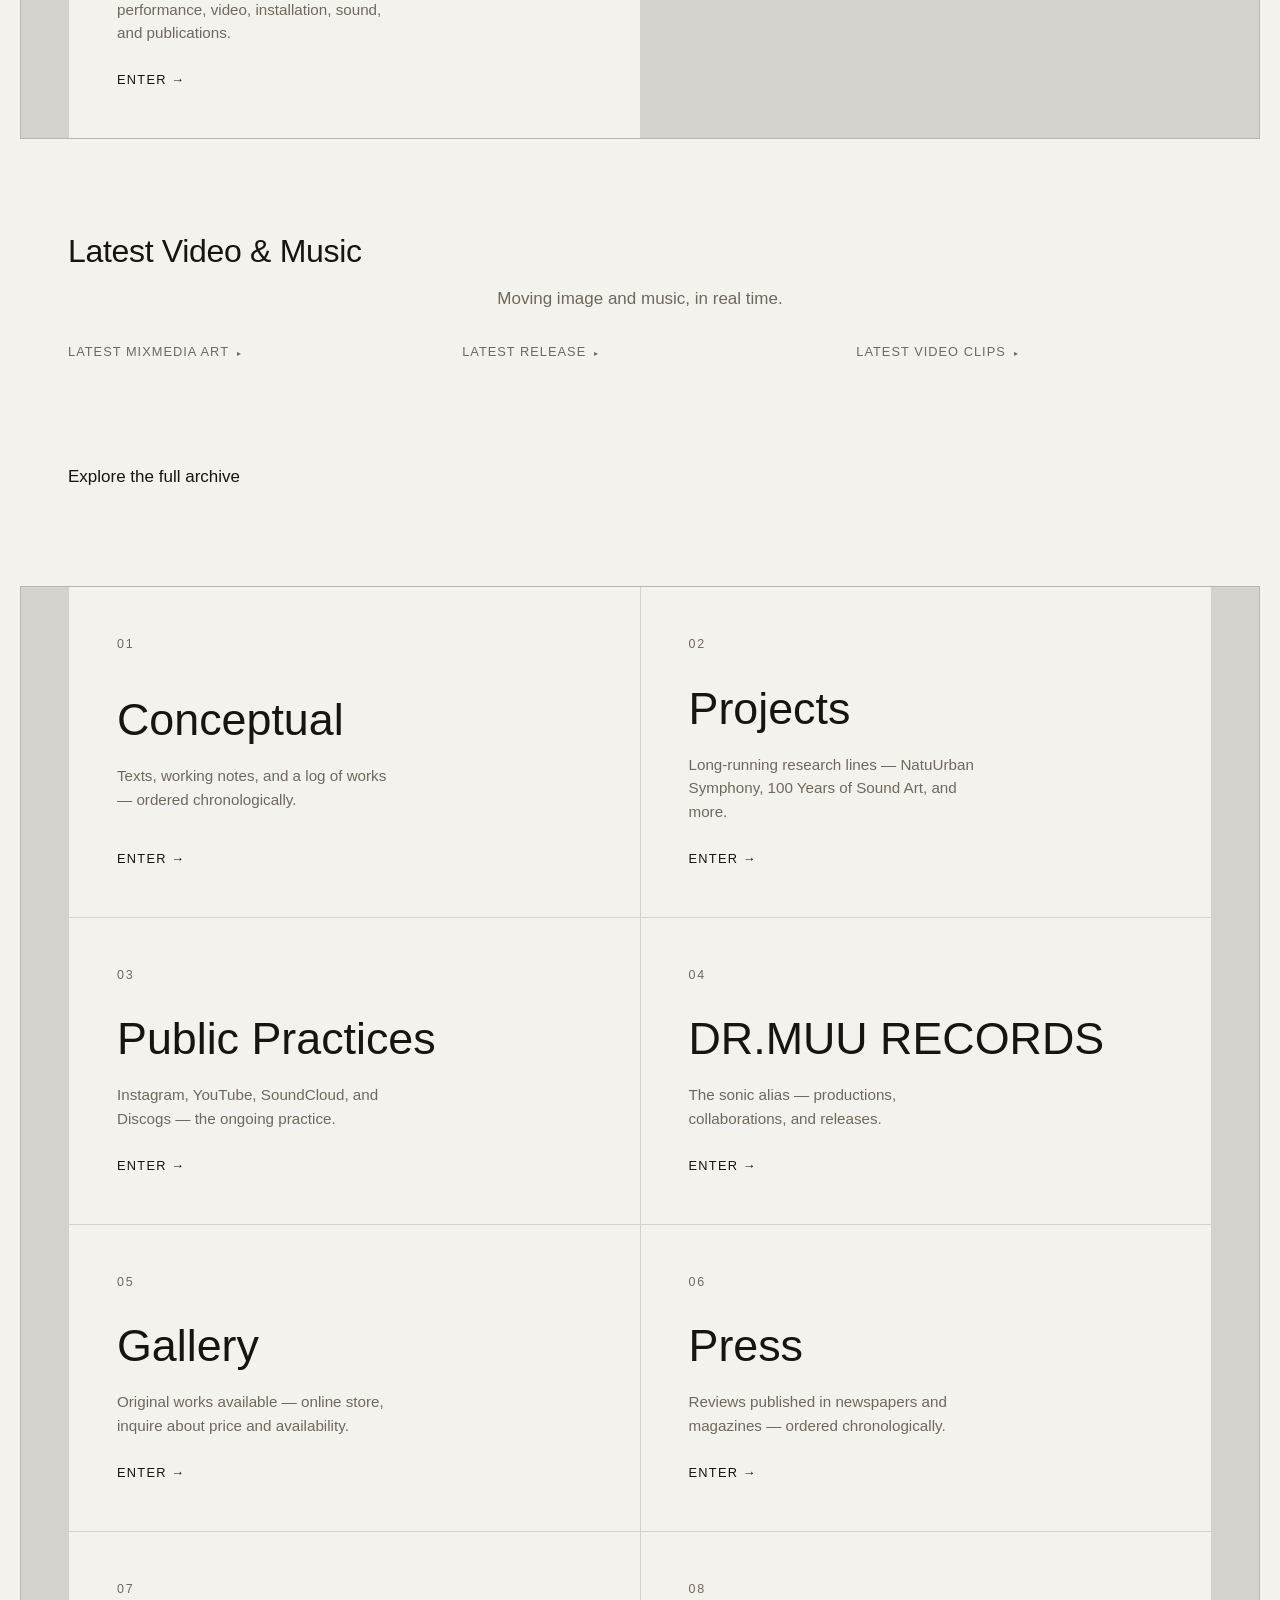
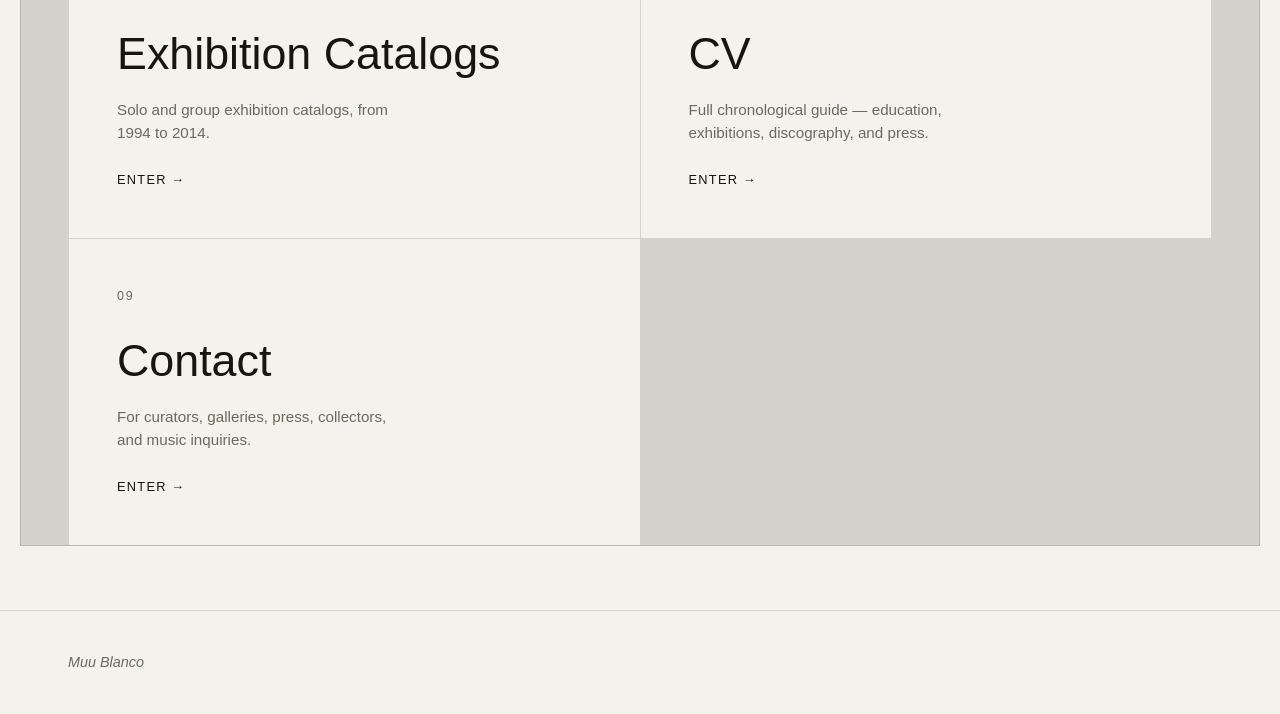
==== commit 01a1571d: "UX: agrupar menú principal en submenús y agregar CTAs de alto contraste Reduce el menú de 12 ítems p" ====
--- a/index.html
+++ b/index.html
@@ -4,6 +4,7 @@
 <meta charset="UTF-8" />
 <meta name="viewport" content="width=device-width, initial-scale=1.0" />
 <title>Muu Blanco</title>
+<link rel="canonical" href="https://muublanco.com/" />
 <meta name="description" content="Muu Blanco — Artista Multidisciplinario. Arte conceptual, práctica pública y música bajo el alias Dr.Muusica." />
 <link rel="stylesheet" href="css/styles.css" />
 </head>
@@ -11,9 +12,14 @@
 <!-- ===== INTRO (full screen) ===== -->
 <div class="intro" id="intro" role="dialog" aria-label="Introducción">
 <div class="intro__carousel" id="introCarousel" aria-hidden="true">
-<img src="https://lh3.googleusercontent.com/d/1o0wU8wZchkYWLK84KwlcDJh9GMbeUGgP=w2000" alt="" class="is-active" loading="eager" referrerpolicy="no-referrer">
+<img src="https://lh3.googleusercontent.com/d/1-vi6VT9RZ9Yu09rvjwrsIhjIvSayrWtf=w2000" alt="" class="is-active" loading="eager" referrerpolicy="no-referrer">
+<img src="https://lh3.googleusercontent.com/d/1o0wU8wZchkYWLK84KwlcDJh9GMbeUGgP=w2000" alt="" loading="lazy" referrerpolicy="no-referrer">
 <img src="https://lh3.googleusercontent.com/d/1sO13RRRjh5J-Apy-FfFzStylbOpY_sHK=w2000" alt="" loading="lazy" referrerpolicy="no-referrer">
 <img src="https://lh3.googleusercontent.com/d/16yE99tNlS46oMnHwlB27Qc5xVuT-t60P=w2000" alt="" loading="lazy" referrerpolicy="no-referrer">
+<img src="https://img.youtube.com/vi/FKow3URafqU/maxresdefault.jpg" alt="" loading="lazy" referrerpolicy="no-referrer">
+<img src="https://img.youtube.com/vi/jOcBUM5vju4/maxresdefault.jpg" alt="" loading="lazy" referrerpolicy="no-referrer">
+<img src="https://img.youtube.com/vi/qzuyWquee8U/maxresdefault.jpg" alt="" loading="lazy" referrerpolicy="no-referrer">
+<img src="img/intro-carousel-boceto.jpg" alt="" loading="lazy" referrerpolicy="no-referrer">
 </div>
 <div class="intro__scrim"></div>
 <div class="intro__inner">
@@ -30,17 +36,32 @@
 <button class="nav-toggle" id="navToggle" aria-label="Menu" aria-expanded="false" data-i18n="common.menu">Menu</button>
 <nav class="site-nav" id="siteNav">
 <a href="index.html#ahora" data-i18n="common.nav.ahora">Muu Blanco — Ahora</a>
+<div class="nav-group">
+<button type="button" class="nav-group__trigger" aria-expanded="false" data-i18n="common.nav.group.obra">Obra &amp; Archivo</button>
+<div class="nav-group__menu">
 <a href="conceptual.html" data-i18n="common.nav.conceptual">Conceptual</a>
 <a href="proyectos.html" data-i18n="common.nav.proyectos">Proyectos</a>
 <a href="selected-works.html" data-i18n="common.nav.selectedworks">Selected Works</a>
+<a href="exposiciones.html" data-i18n="common.nav.exposiciones">Catálogos Exposiciones</a>
+</div>
+</div>
+<div class="nav-group">
+<button type="button" class="nav-group__trigger" aria-expanded="false" data-i18n="common.nav.group.musica">Música &amp; Sonido</button>
+<div class="nav-group__menu">
+<a href="dr-musica.html" data-i18n="common.nav.drmusica">DR.MUU RECORDS</a>
 <a href="practicas-publicas.html" data-i18n="common.nav.practicas">Prácticas Públicas</a>
-<a href="dr-musica.html" data-i18n="common.nav.drmusica">DR.MUU RECORDS</a>
+</div>
+</div>
+<div class="nav-group">
+<button type="button" class="nav-group__trigger" aria-expanded="false" data-i18n="common.nav.group.bio">Biografía &amp; Prensa</button>
+<div class="nav-group__menu">
+<a href="about.html" data-i18n="common.nav.about">About</a>
+<a href="cv.html" data-i18n="common.nav.cv">CV</a>
 <a href="prensa.html" data-i18n="common.nav.prensa">Prensa</a>
-<a href="exposiciones.html" data-i18n="common.nav.exposiciones">Catálogos Exposiciones</a>
-<a href="cv.html" data-i18n="common.nav.cv">CV</a>
-<a href="store.html" data-i18n="common.nav.galeria">Galería</a>
-<a href="about.html" data-i18n="common.nav.about">About</a>
-<a href="work-with-muu.html" data-i18n="common.nav.workwithmuu">Work With Muu</a>
+</div>
+</div>
+<a href="store.html" class="nav-cta nav-cta--outline" data-i18n="common.nav.galeria">Galería</a>
+<a href="work-with-muu.html" class="nav-cta" data-i18n="common.nav.workwithmuu">Work With Muu</a>
 <a href="contacto.html" data-i18n="common.nav.contacto">Contacto</a>
 </nav>
 </div>
--- a/css/styles.css
+++ b/css/styles.css
@@ -60,6 +60,29 @@
 .site-nav a[aria-current="page"] { color: var(--ink); text-decoration: underline; text-underline-offset: 5px; }
 .nav-toggle { display: none; background: none; border: 0; font-size: .8rem; letter-spacing: .1em; text-transform: uppercase; cursor: pointer; color: var(--ink); }
 
+/* ---- Nav groups (dropdowns) ---- */
+.nav-group { position: relative; }
+.nav-group__trigger { background: none; border: 0; font-family: inherit; color: var(--muted); font-size: .82rem; letter-spacing: .08em; text-transform: uppercase; cursor: pointer; padding: 0; transition: color .18s; }
+.nav-group__trigger::after { content: " \25BE"; font-size: .7em; }
+.nav-group__trigger:hover, .nav-group__trigger[aria-expanded="true"] { color: var(--green); }
+.nav-group__trigger.is-active { color: var(--ink); text-decoration: underline; text-underline-offset: 5px; }
+.nav-group__menu { display: none; position: absolute; top: calc(100% + 1rem); left: 50%; transform: translateX(-50%); background: var(--paper-2); border: 1px solid var(--line); min-width: 200px; padding: .4rem 0; box-shadow: 0 10px 28px rgba(20,19,15,.12); z-index: 45; }
+.nav-group:hover .nav-group__menu, .nav-group:focus-within .nav-group__menu, .nav-group.is-open .nav-group__menu { display: block; }
+.nav-group__menu a { display: block; padding: .6rem 1.1rem; white-space: nowrap; font-size: .82rem; letter-spacing: .02em; text-transform: none; color: var(--ink); }
+.nav-group__menu a:hover { color: var(--green); background: var(--line-soft); }
+.nav-group__menu a[aria-current="page"] { text-decoration: underline; text-underline-offset: 4px; }
+
+/* ---- Nav CTAs ---- */
+.nav-cta { color: var(--paper) !important; background: var(--accent); padding: .45rem 1rem; border-radius: 3px; }
+.nav-cta:hover { background: var(--green); color: var(--paper) !important; }
+.nav-cta[aria-current="page"] { text-decoration: none !important; box-shadow: inset 0 0 0 2px var(--ink); }
+.nav-cta--outline { color: var(--accent) !important; background: none; box-shadow: inset 0 0 0 1px var(--accent); }
+.nav-cta--outline:hover { background: var(--accent); color: var(--paper) !important; }
+
+/* ---- Generic high-contrast CTA button (in-page) ---- */
+.btn-cta { display: inline-block; background: var(--accent); color: var(--paper) !important; padding: .8rem 1.8rem; border-radius: 3px; font-size: .95rem; letter-spacing: .02em; }
+.btn-cta:hover { background: var(--green); color: var(--paper) !important; }
+
 /* ===== Intro overlay ===== */
 .intro {
   position: fixed; inset: 0; z-index: 100;
@@ -177,9 +200,13 @@
 .press-entry__img img { width: 100%; display: block; transition: opacity .18s; }
 .press-entry__img:hover img { opacity: .85; }
 .press-entry__img:hover { border-color: var(--green); }
+.press-entry__img-wrap--grid { display: grid; grid-template-columns: repeat(auto-fill, minmax(140px, 1fr)); gap: .7rem; max-width: 100%; }
+.press-entry__img-wrap--grid .press-entry__img { max-width: none; margin: 0; }
 .press-entry__outlet { font-family: var(--display); font-size: 1.2rem; }
 .press-entry__place { color: var(--muted); font-size: .9rem; margin-top: .25rem; }
 .press-entry__note { color: var(--ink); font-size: .92rem; margin-top: .3rem; }
+.press-entry__source { font-size: .88rem; margin-top: .5rem; }
+.press-entry__source a { color: var(--accent); }
 @media (max-width: 640px) { .press-entry { grid-template-columns: 1fr; gap: .25rem; } }
 
 /* ===== CV ===== */
@@ -313,4 +340,10 @@
   .site-nav { display: none; position: absolute; top: 100%; left: 0; right: 0; flex-direction: column; gap: 0; background: var(--paper); border-bottom: 1px solid var(--line); }
   .site-nav.is-open { display: flex; }
   .site-nav a { padding: 1rem var(--gutter); border-top: 1px solid var(--line-soft); }
-}
+  .nav-group { position: static; }
+  .nav-group__trigger { display: block; width: 100%; text-align: left; padding: 1rem var(--gutter) .4rem; border-top: 1px solid var(--line-soft); pointer-events: none; }
+  .nav-group__trigger::after { content: ""; }
+  .nav-group__menu { display: block; position: static; transform: none; border: 0; box-shadow: none; padding: 0; background: none; }
+  .nav-group__menu a { padding: .7rem var(--gutter) .7rem calc(var(--gutter) + 1rem); border-top: 0; }
+  .nav-cta { display: block; margin: .9rem var(--gutter) 0; text-align: center; border-top: none !important; }
+}
